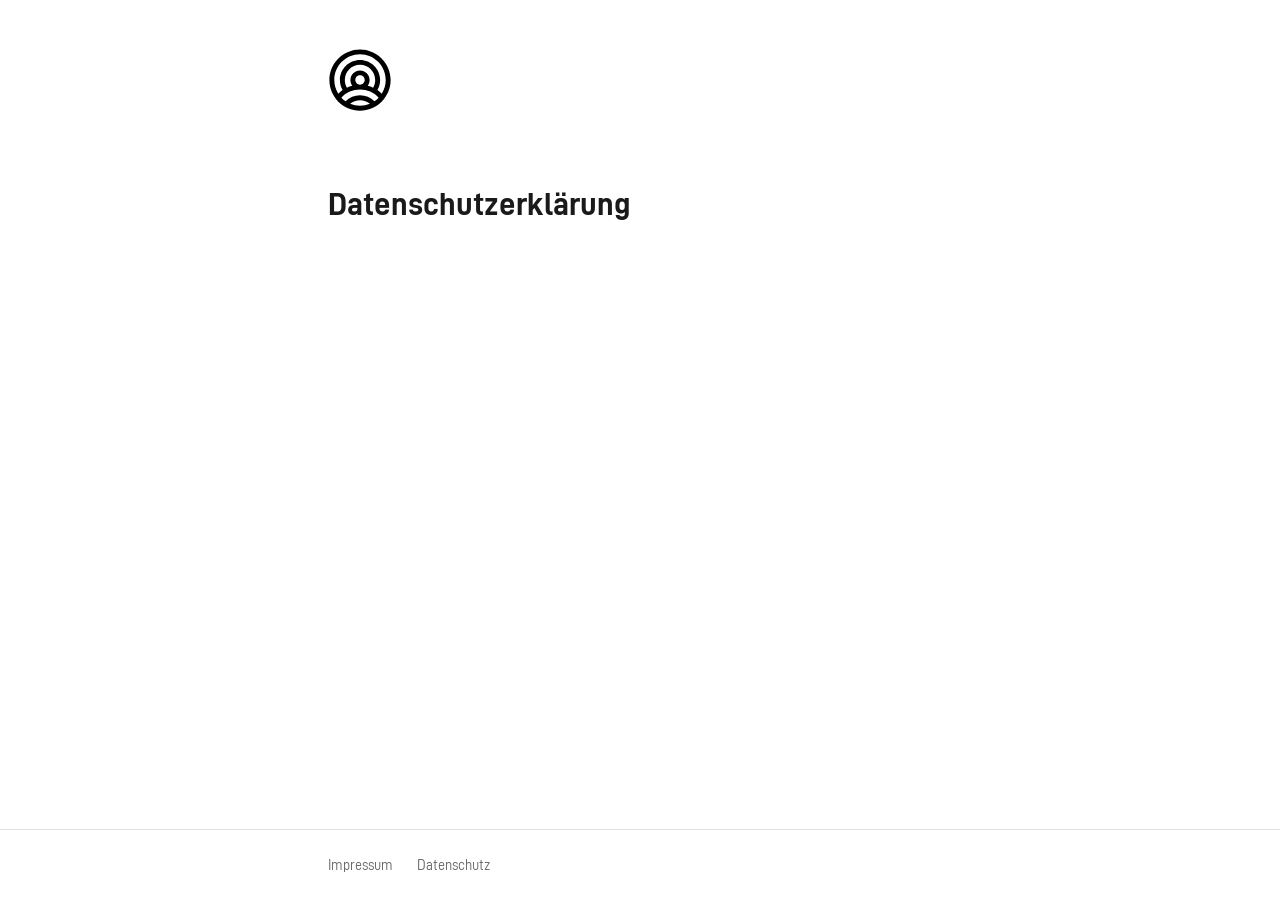
==== datenschutz.html @ 06aa7943 "Initial commit" ====
<!DOCTYPE html>
<html lang="de">
<head>
    <meta charset="UTF-8">
    <meta name="viewport" content="width=device-width, initial-scale=1.0">
    <title>Datenschutz - Datovis GmbH</title>
    <meta name="robots" content="noindex">
    <link rel="icon" href="assets/images/datovis-logo.svg" type="image/svg+xml">
    <link rel="stylesheet" href="assets/css/style.css">
</head>
<body>
    <header>
        <div class="container">
            <a href="/" class="logo" aria-label="Datovis GmbH Home">
                <img src="assets/images/datovis-logo.svg" alt="Datovis logo" width="64" height="64">
            </a>
        </div>
    </header>

    <main class="legal-content">
        <div class="container">
            <h1>Datenschutzerklärung</h1>

            <!-- Insert your privacy policy content here -->

        </div>
    </main>

    <footer>
        <div class="container">
            <nav aria-label="Legal">
                <a href="impressum.html">Impressum</a>
                <a href="datenschutz.html">Datenschutz</a>
            </nav>
        </div>
    </footer>
</body>
</html>
---- assets/css/style.css ----
@font-face {
    font-family: 'DINish';
    src: url('../fonts/dinish-woff2/DINish-Regular.woff2') format('woff2');
    font-weight: 400;
    font-style: normal;
    font-display: swap;
}

@font-face {
    font-family: 'DINish';
    src: url('../fonts/dinish-woff2/DINish-Bold.woff2') format('woff2');
    font-weight: 700;
    font-style: normal;
    font-display: swap;
}

:root {
    --color-text: #1a1a1a;
    --color-text-light: #666;
    --color-bg: #fff;
    --color-border: #e0e0e0;
    --max-width: 42rem;
    --spacing: 1.5rem;
}

*,
*::before,
*::after {
    box-sizing: border-box;
}

html {
    font-size: 100%;
}

body {
    font-family: 'DINish', system-ui, sans-serif;
    font-size: 1.125rem;
    line-height: 1.6;
    color: var(--color-text);
    background-color: var(--color-bg);
    margin: 0;
    padding: 0;
    min-height: 100vh;
    display: flex;
    flex-direction: column;
}

a {
    color: var(--color-text);
}

a:hover {
    color: var(--color-text-light);
}

/* Layout */
.container {
    width: 100%;
    max-width: var(--max-width);
    margin: 0 auto;
    padding: 0 var(--spacing);
}

header {
    padding: calc(var(--spacing) * 2) 0 var(--spacing);
}

main {
    flex: 1;
    padding: var(--spacing) 0 calc(var(--spacing) * 3);
}

footer {
    padding: var(--spacing) 0;
    border-top: 1px solid var(--color-border);
    font-size: 0.875rem;
    color: var(--color-text-light);
}

footer nav {
    display: flex;
    gap: 1.5rem;
    flex-wrap: wrap;
}

footer a {
    color: var(--color-text-light);
    text-decoration: none;
}

footer a:hover {
    color: var(--color-text);
    text-decoration: underline;
}

/* Logo */
.logo {
    display: block;
    width: 4rem;
    height: 4rem;
}

.logo img {
    width: 100%;
    height: 100%;
}

/* Typography */
h1 {
    font-size: 2rem;
    font-weight: 700;
    line-height: 1.2;
    margin: calc(var(--spacing) * 2) 0 var(--spacing);
}

h2 {
    font-size: 1.25rem;
    font-weight: 700;
    margin: calc(var(--spacing) * 2) 0 var(--spacing);
}

p {
    margin: 0 0 var(--spacing);
}

/* Homepage specifics */
.tagline {
    font-size: 1.25rem;
    color: var(--color-text-light);
    margin-bottom: calc(var(--spacing) * 2);
}

.services {
    list-style: none;
    padding: 0;
    margin: 0 0 calc(var(--spacing) * 2);
}

.services li {
    padding: 0.5rem 0;
    border-bottom: 1px solid var(--color-border);
}

.services li:last-child {
    border-bottom: none;
}

.contact-email {
    font-weight: 700;
}

/* Legal pages */
.legal-content h1 {
    margin-top: var(--spacing);
}

.legal-content p {
    margin: 0 0 0.25rem;
}

.legal-content h2 {
    margin: 1.5rem 0 0.5rem;
}

.legal-content .section {
    margin-bottom: 1rem;
}

/* Responsive */
@media (max-width: 600px) {
    :root {
        --spacing: 1.25rem;
    }

    body {
        font-size: 1rem;
    }

    h1 {
        font-size: 1.625rem;
    }

    .tagline {
        font-size: 1.125rem;
    }

    .logo {
        width: 3.5rem;
        height: 3.5rem;
    }
}
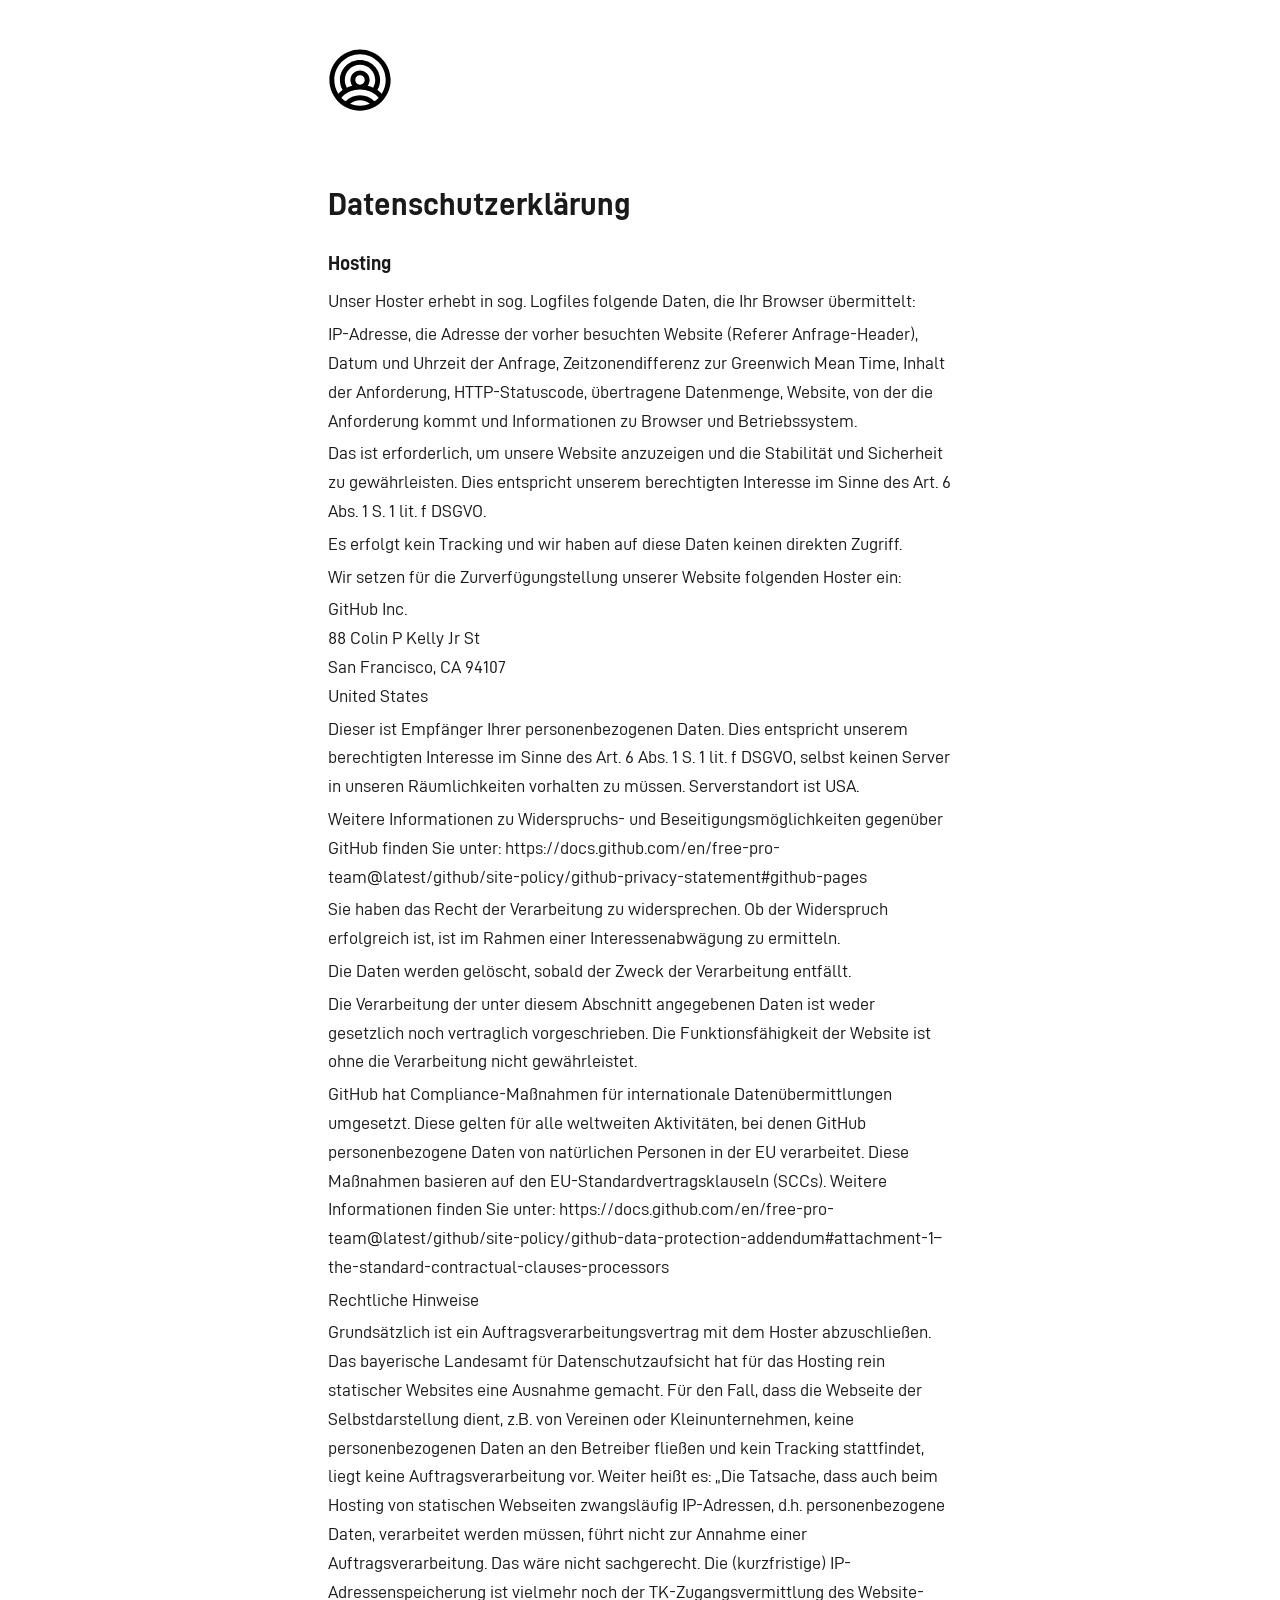
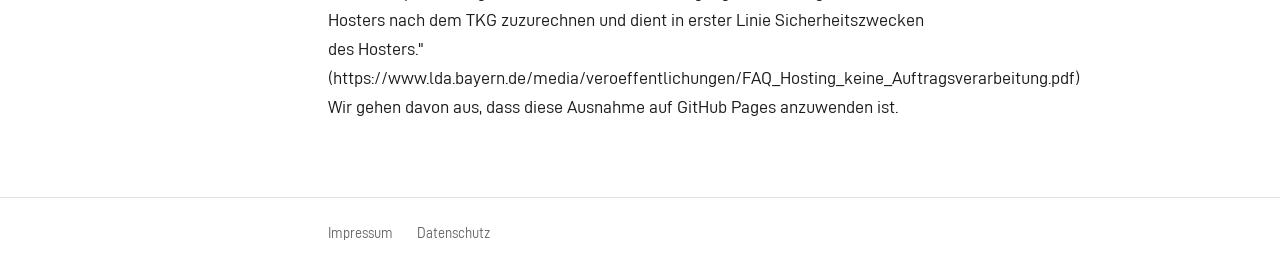
==== commit 5aa85353: "Added privacy policy" ====
--- a/datenschutz.html
+++ b/datenschutz.html
@@ -20,9 +20,38 @@
     <main class="legal-content">
         <div class="container">
             <h1>Datenschutzerklärung</h1>
+            <h2>Hosting</h2>
 
-            <!-- Insert your privacy policy content here -->
+<p>Unser Hoster erhebt in sog. Logfiles folgende Daten, die Ihr Browser übermittelt:</p>
 
+<p>IP-Adresse, die Adresse der vorher besuchten Website (Referer Anfrage-Header), Datum und Uhrzeit der Anfrage, Zeitzonendifferenz zur Greenwich Mean Time, Inhalt der Anforderung, HTTP-Statuscode, übertragene Datenmenge, Website, von der die Anforderung kommt und Informationen zu Browser und Betriebssystem.</p>
+
+<p>Das ist erforderlich, um unsere Website anzuzeigen und die Stabilität und Sicherheit zu gewährleisten. Dies entspricht unserem berechtigten Interesse im Sinne des Art. 6 Abs. 1 S. 1 lit. f DSGVO.</p>
+
+<p>Es erfolgt kein Tracking und wir haben auf diese Daten keinen direkten Zugriff.</p>
+
+<p>Wir setzen für die Zurverfügungstellung unserer Website folgenden Hoster ein:</p>
+
+<p>GitHub Inc.<br>
+88 Colin P Kelly Jr St<br>
+San Francisco, CA 94107<br>
+United States</p>
+
+<p>Dieser ist Empfänger Ihrer personenbezogenen Daten. Dies entspricht unserem berechtigten Interesse im Sinne des Art. 6 Abs. 1 S. 1 lit. f DSGVO, selbst keinen Server in unseren Räumlichkeiten vorhalten zu müssen. Serverstandort ist USA.</p>
+
+<p>Weitere Informationen zu Widerspruchs- und Beseitigungsmöglichkeiten gegenüber GitHub finden Sie unter: https://docs.github.com/en/free-pro-team@latest/github/site-policy/github-privacy-statement#github-pages</p>
+
+<p>Sie haben das Recht der Verarbeitung zu widersprechen. Ob der Widerspruch erfolgreich ist, ist im Rahmen einer Interessenabwägung zu ermitteln.</p>
+
+<p>Die Daten werden gelöscht, sobald der Zweck der Verarbeitung entfällt.</p>
+
+<p>Die Verarbeitung der unter diesem Abschnitt angegebenen Daten ist weder gesetzlich noch vertraglich vorgeschrieben. Die Funktionsfähigkeit der Website ist ohne die Verarbeitung nicht gewährleistet.</p>
+
+<p>GitHub hat Compliance-Maßnahmen für internationale Datenübermittlungen umgesetzt. Diese gelten für alle weltweiten Aktivitäten, bei denen GitHub personenbezogene Daten von natürlichen Personen in der EU verarbeitet. Diese Maßnahmen basieren auf den EU-Standardvertragsklauseln (SCCs). Weitere Informationen finden Sie unter: https://docs.github.com/en/free-pro-team@latest/github/site-policy/github-data-protection-addendum#attachment-1–the-standard-contractual-clauses-processors</p>
+
+<p>Rechtliche Hinweise</p>
+
+<p>Grundsätzlich ist ein Auftragsverarbeitungsvertrag mit dem Hoster abzuschließen. Das bayerische Landesamt für Datenschutzaufsicht hat für das Hosting rein statischer Websites eine Ausnahme gemacht. Für den Fall, dass die Webseite der Selbstdarstellung dient, z.B. von Vereinen oder Kleinunternehmen, keine personenbezogenen Daten an den Betreiber fließen und kein Tracking stattfindet, liegt keine Auftragsverarbeitung vor. Weiter heißt es: „Die Tatsache, dass auch beim Hosting von statischen Webseiten zwangsläufig IP-Adressen, d.h. personenbezogene Daten, verarbeitet werden müssen, führt nicht zur Annahme einer Auftragsverarbeitung. Das wäre nicht sachgerecht. Die (kurzfristige) IP-Adressenspeicherung ist vielmehr noch der TK-Zugangsvermittlung des Website-Hosters nach dem TKG zuzurechnen und dient in erster Linie Sicherheitszwecken des Hosters." (https://www.lda.bayern.de/media/veroeffentlichungen/FAQ_Hosting_keine_Auftragsverarbeitung.pdf) Wir gehen davon aus, dass diese Ausnahme auf GitHub Pages anzuwenden ist.</p>
         </div>
     </main>
 
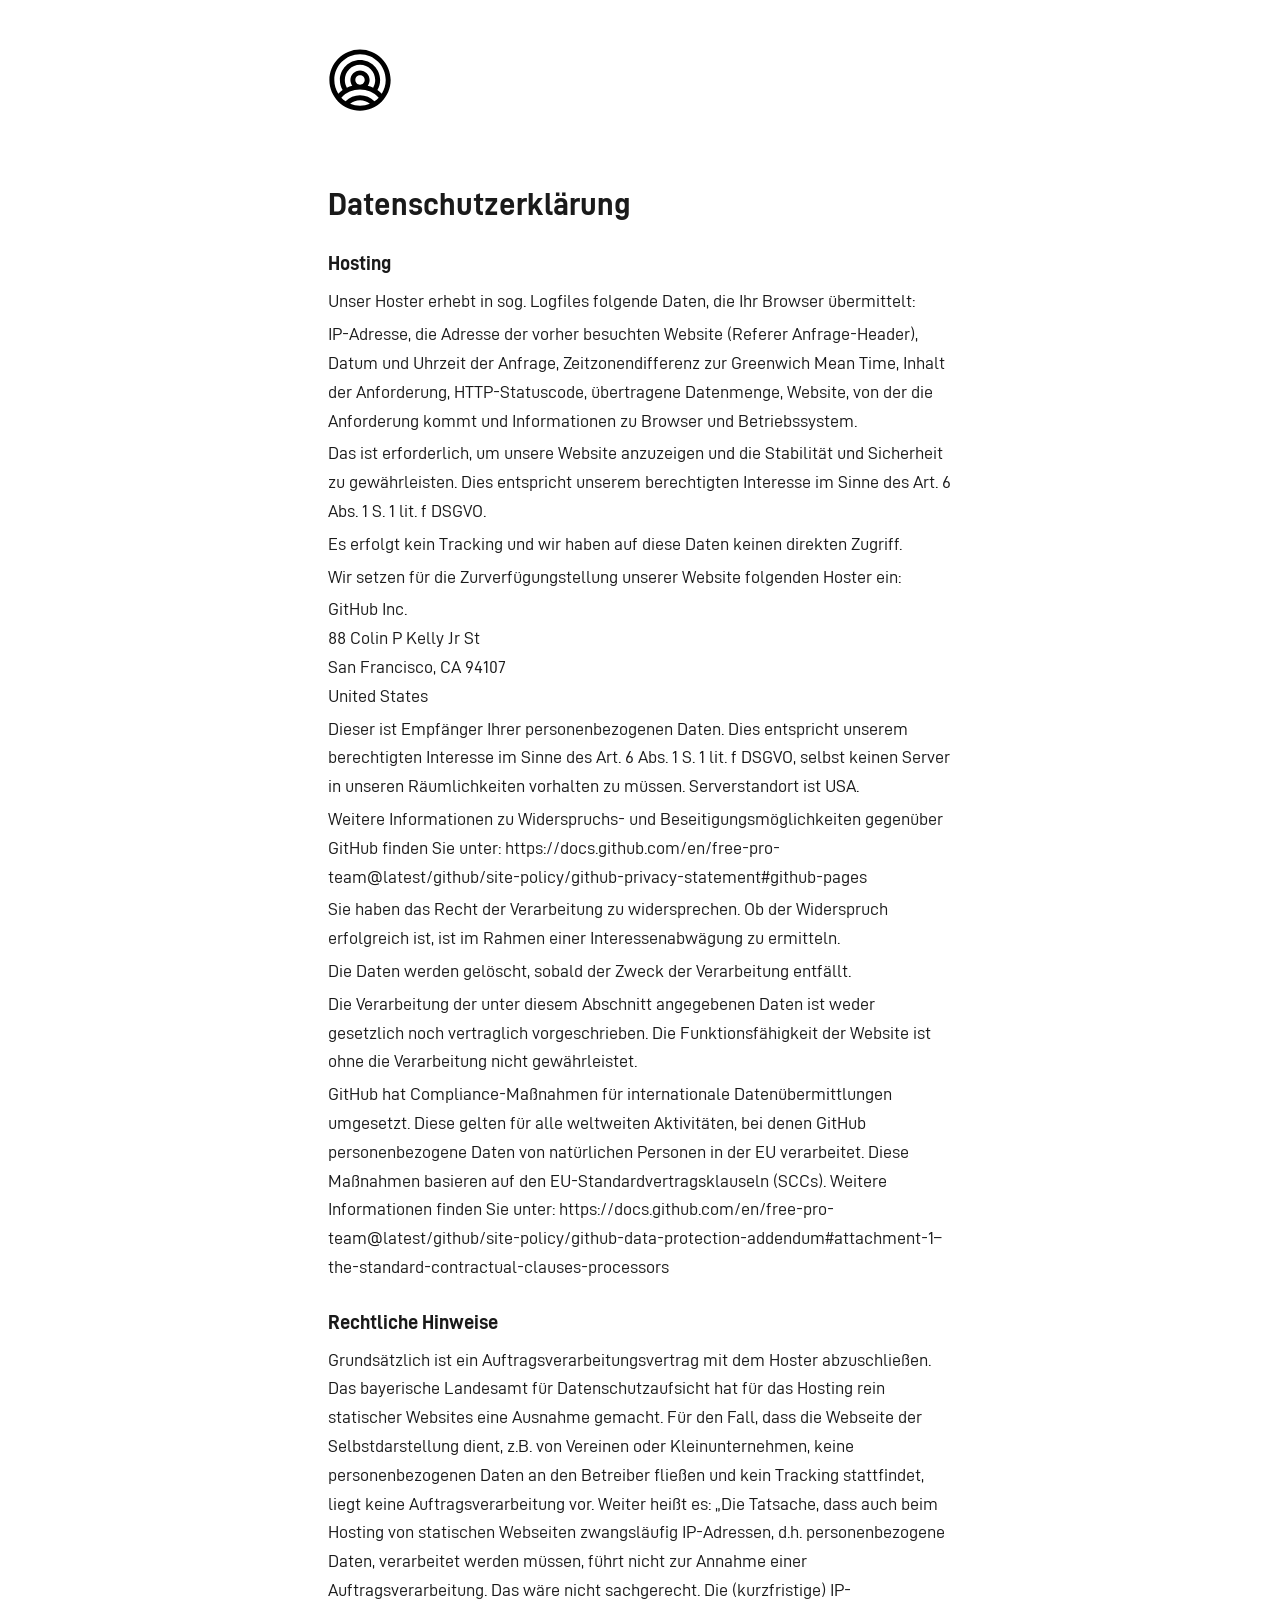
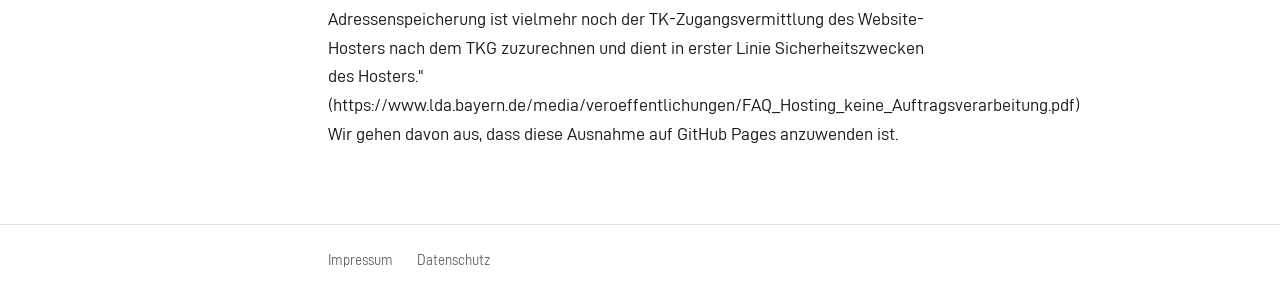
==== commit c20b2c20: "Minor tweaks" ====
--- a/datenschutz.html
+++ b/datenschutz.html
@@ -49,8 +49,7 @@
 
 <p>GitHub hat Compliance-Maßnahmen für internationale Datenübermittlungen umgesetzt. Diese gelten für alle weltweiten Aktivitäten, bei denen GitHub personenbezogene Daten von natürlichen Personen in der EU verarbeitet. Diese Maßnahmen basieren auf den EU-Standardvertragsklauseln (SCCs). Weitere Informationen finden Sie unter: https://docs.github.com/en/free-pro-team@latest/github/site-policy/github-data-protection-addendum#attachment-1–the-standard-contractual-clauses-processors</p>
 
-<p>Rechtliche Hinweise</p>
-
+<h2>Rechtliche Hinweise</h2>
 <p>Grundsätzlich ist ein Auftragsverarbeitungsvertrag mit dem Hoster abzuschließen. Das bayerische Landesamt für Datenschutzaufsicht hat für das Hosting rein statischer Websites eine Ausnahme gemacht. Für den Fall, dass die Webseite der Selbstdarstellung dient, z.B. von Vereinen oder Kleinunternehmen, keine personenbezogenen Daten an den Betreiber fließen und kein Tracking stattfindet, liegt keine Auftragsverarbeitung vor. Weiter heißt es: „Die Tatsache, dass auch beim Hosting von statischen Webseiten zwangsläufig IP-Adressen, d.h. personenbezogene Daten, verarbeitet werden müssen, führt nicht zur Annahme einer Auftragsverarbeitung. Das wäre nicht sachgerecht. Die (kurzfristige) IP-Adressenspeicherung ist vielmehr noch der TK-Zugangsvermittlung des Website-Hosters nach dem TKG zuzurechnen und dient in erster Linie Sicherheitszwecken des Hosters." (https://www.lda.bayern.de/media/veroeffentlichungen/FAQ_Hosting_keine_Auftragsverarbeitung.pdf) Wir gehen davon aus, dass diese Ausnahme auf GitHub Pages anzuwenden ist.</p>
         </div>
     </main>
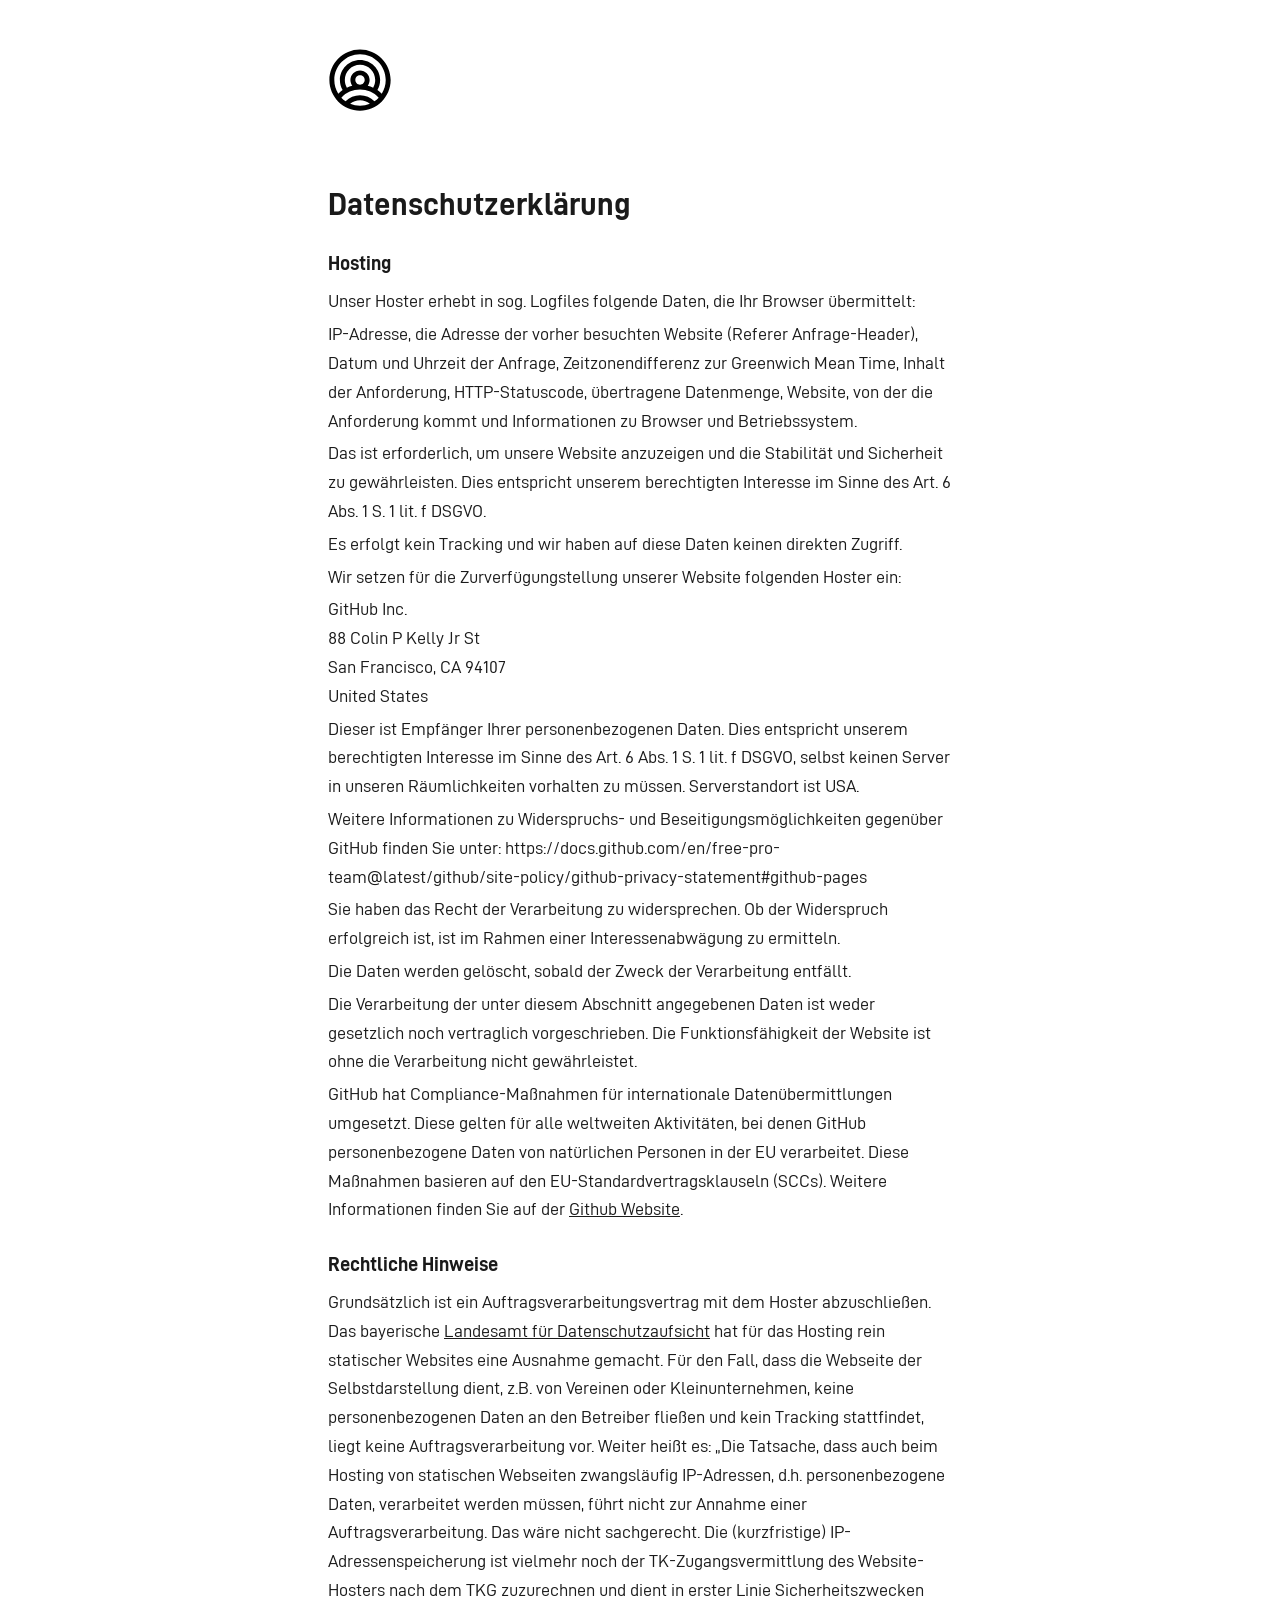
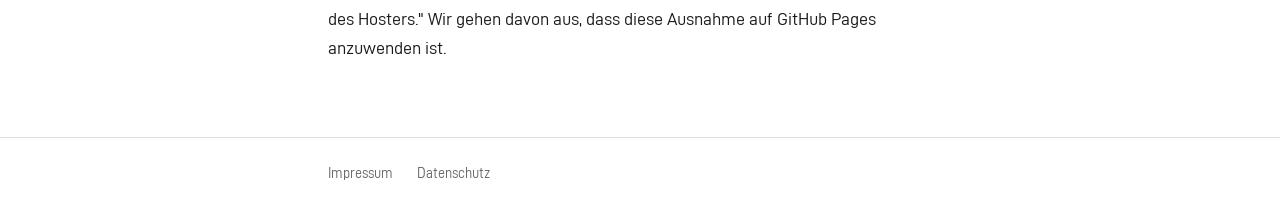
==== commit 23149970: "Line breaks" ====
--- a/datenschutz.html
+++ b/datenschutz.html
@@ -47,10 +47,10 @@
 
 <p>Die Verarbeitung der unter diesem Abschnitt angegebenen Daten ist weder gesetzlich noch vertraglich vorgeschrieben. Die Funktionsfähigkeit der Website ist ohne die Verarbeitung nicht gewährleistet.</p>
 
-<p>GitHub hat Compliance-Maßnahmen für internationale Datenübermittlungen umgesetzt. Diese gelten für alle weltweiten Aktivitäten, bei denen GitHub personenbezogene Daten von natürlichen Personen in der EU verarbeitet. Diese Maßnahmen basieren auf den EU-Standardvertragsklauseln (SCCs). Weitere Informationen finden Sie unter: https://docs.github.com/en/free-pro-team@latest/github/site-policy/github-data-protection-addendum#attachment-1–the-standard-contractual-clauses-processors</p>
+<p>GitHub hat Compliance-Maßnahmen für internationale Datenübermittlungen umgesetzt. Diese gelten für alle weltweiten Aktivitäten, bei denen GitHub personenbezogene Daten von natürlichen Personen in der EU verarbeitet. Diese Maßnahmen basieren auf den EU-Standardvertragsklauseln (SCCs). Weitere Informationen finden Sie auf der <a href="https://docs.github.com/en/free-pro-team@latest/github/site-policy/github-data-protection-addendum#attachment-1–the-standard-contractual-clauses-processors">Github Website</a>.</p>
 
 <h2>Rechtliche Hinweise</h2>
-<p>Grundsätzlich ist ein Auftragsverarbeitungsvertrag mit dem Hoster abzuschließen. Das bayerische Landesamt für Datenschutzaufsicht hat für das Hosting rein statischer Websites eine Ausnahme gemacht. Für den Fall, dass die Webseite der Selbstdarstellung dient, z.B. von Vereinen oder Kleinunternehmen, keine personenbezogenen Daten an den Betreiber fließen und kein Tracking stattfindet, liegt keine Auftragsverarbeitung vor. Weiter heißt es: „Die Tatsache, dass auch beim Hosting von statischen Webseiten zwangsläufig IP-Adressen, d.h. personenbezogene Daten, verarbeitet werden müssen, führt nicht zur Annahme einer Auftragsverarbeitung. Das wäre nicht sachgerecht. Die (kurzfristige) IP-Adressenspeicherung ist vielmehr noch der TK-Zugangsvermittlung des Website-Hosters nach dem TKG zuzurechnen und dient in erster Linie Sicherheitszwecken des Hosters." (https://www.lda.bayern.de/media/veroeffentlichungen/FAQ_Hosting_keine_Auftragsverarbeitung.pdf) Wir gehen davon aus, dass diese Ausnahme auf GitHub Pages anzuwenden ist.</p>
+<p>Grundsätzlich ist ein Auftragsverarbeitungsvertrag mit dem Hoster abzuschließen. Das bayerische <a href="https://www.lda.bayern.de/media/veroeffentlichungen/FAQ_Hosting_keine_Auftragsverarbeitung.pdf">Landesamt für Datenschutzaufsicht</a> hat für das Hosting rein statischer Websites eine Ausnahme gemacht. Für den Fall, dass die Webseite der Selbstdarstellung dient, z.B. von Vereinen oder Kleinunternehmen, keine personenbezogenen Daten an den Betreiber fließen und kein Tracking stattfindet, liegt keine Auftragsverarbeitung vor. Weiter heißt es: „Die Tatsache, dass auch beim Hosting von statischen Webseiten zwangsläufig IP-Adressen, d.h. personenbezogene Daten, verarbeitet werden müssen, führt nicht zur Annahme einer Auftragsverarbeitung. Das wäre nicht sachgerecht. Die (kurzfristige) IP-Adressenspeicherung ist vielmehr noch der TK-Zugangsvermittlung des Website-Hosters nach dem TKG zuzurechnen und dient in erster Linie Sicherheitszwecken des Hosters." Wir gehen davon aus, dass diese Ausnahme auf GitHub Pages anzuwenden ist.</p>
         </div>
     </main>
 
